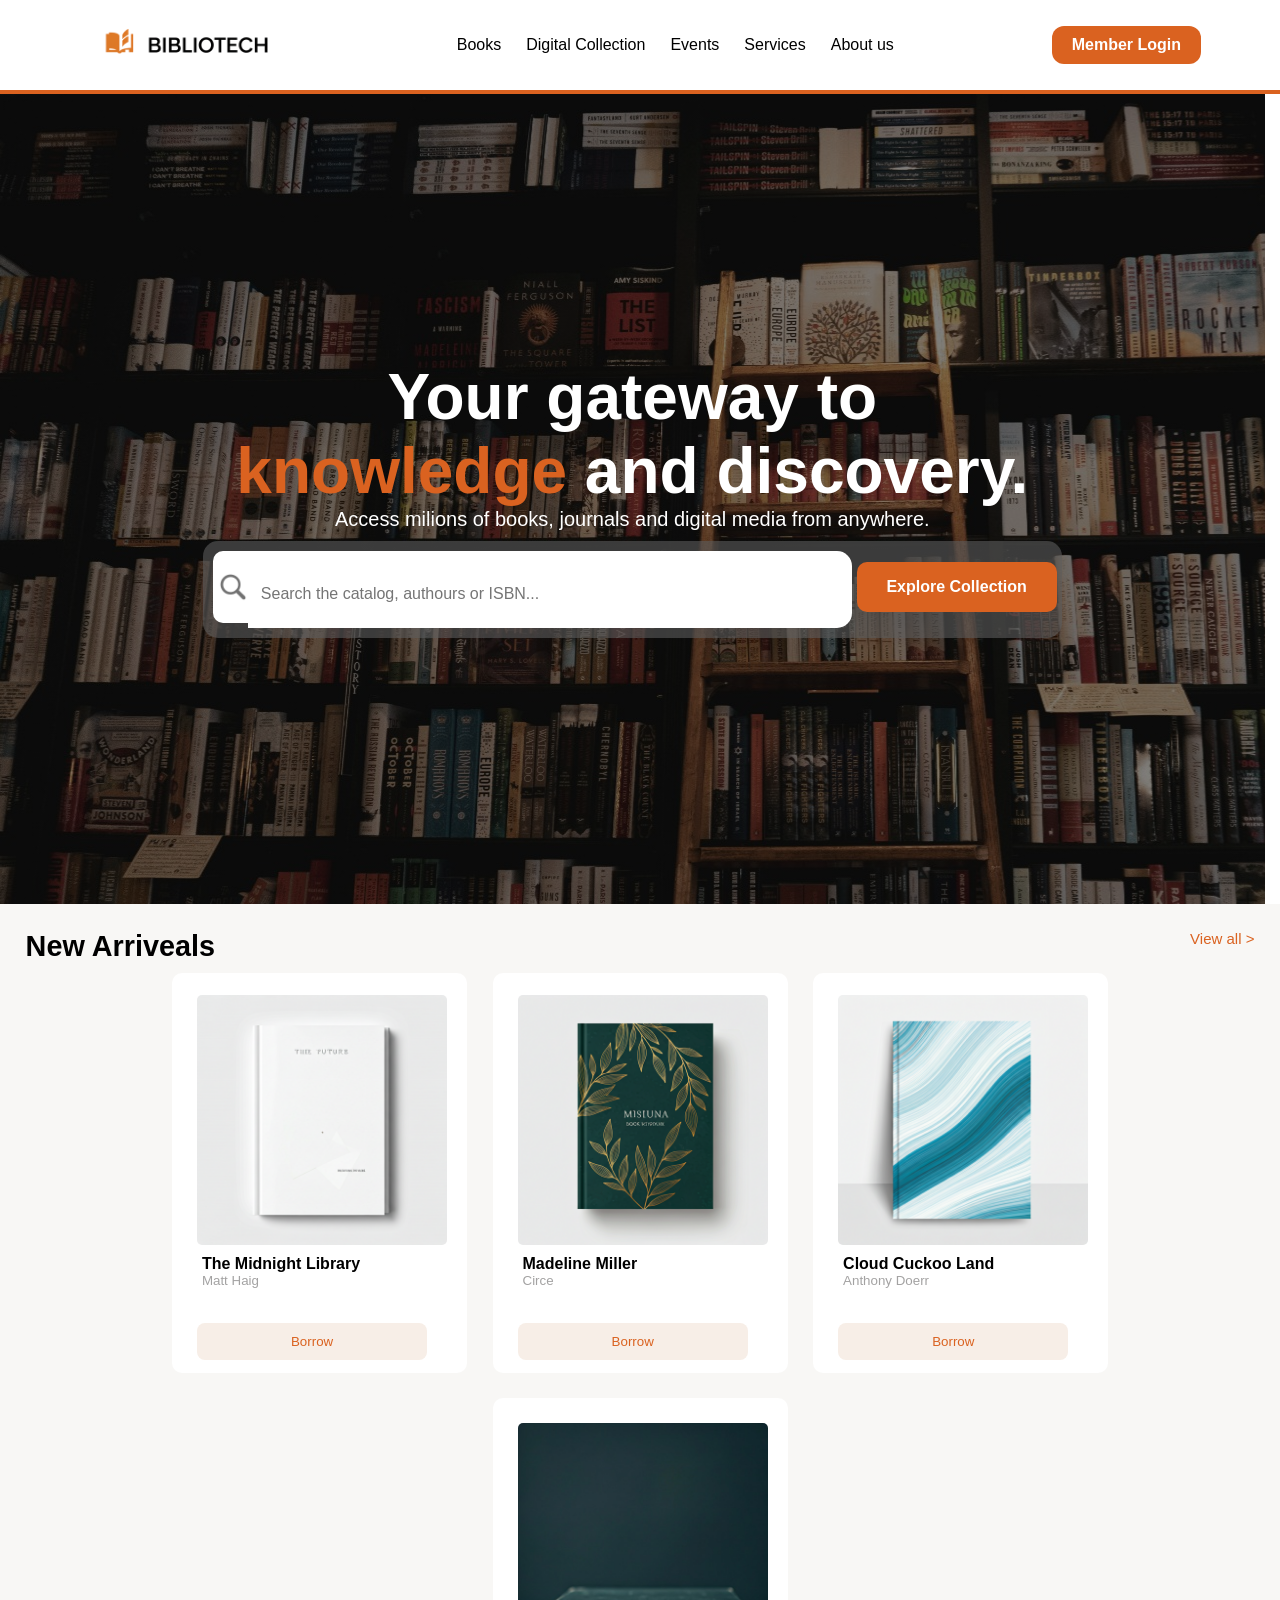
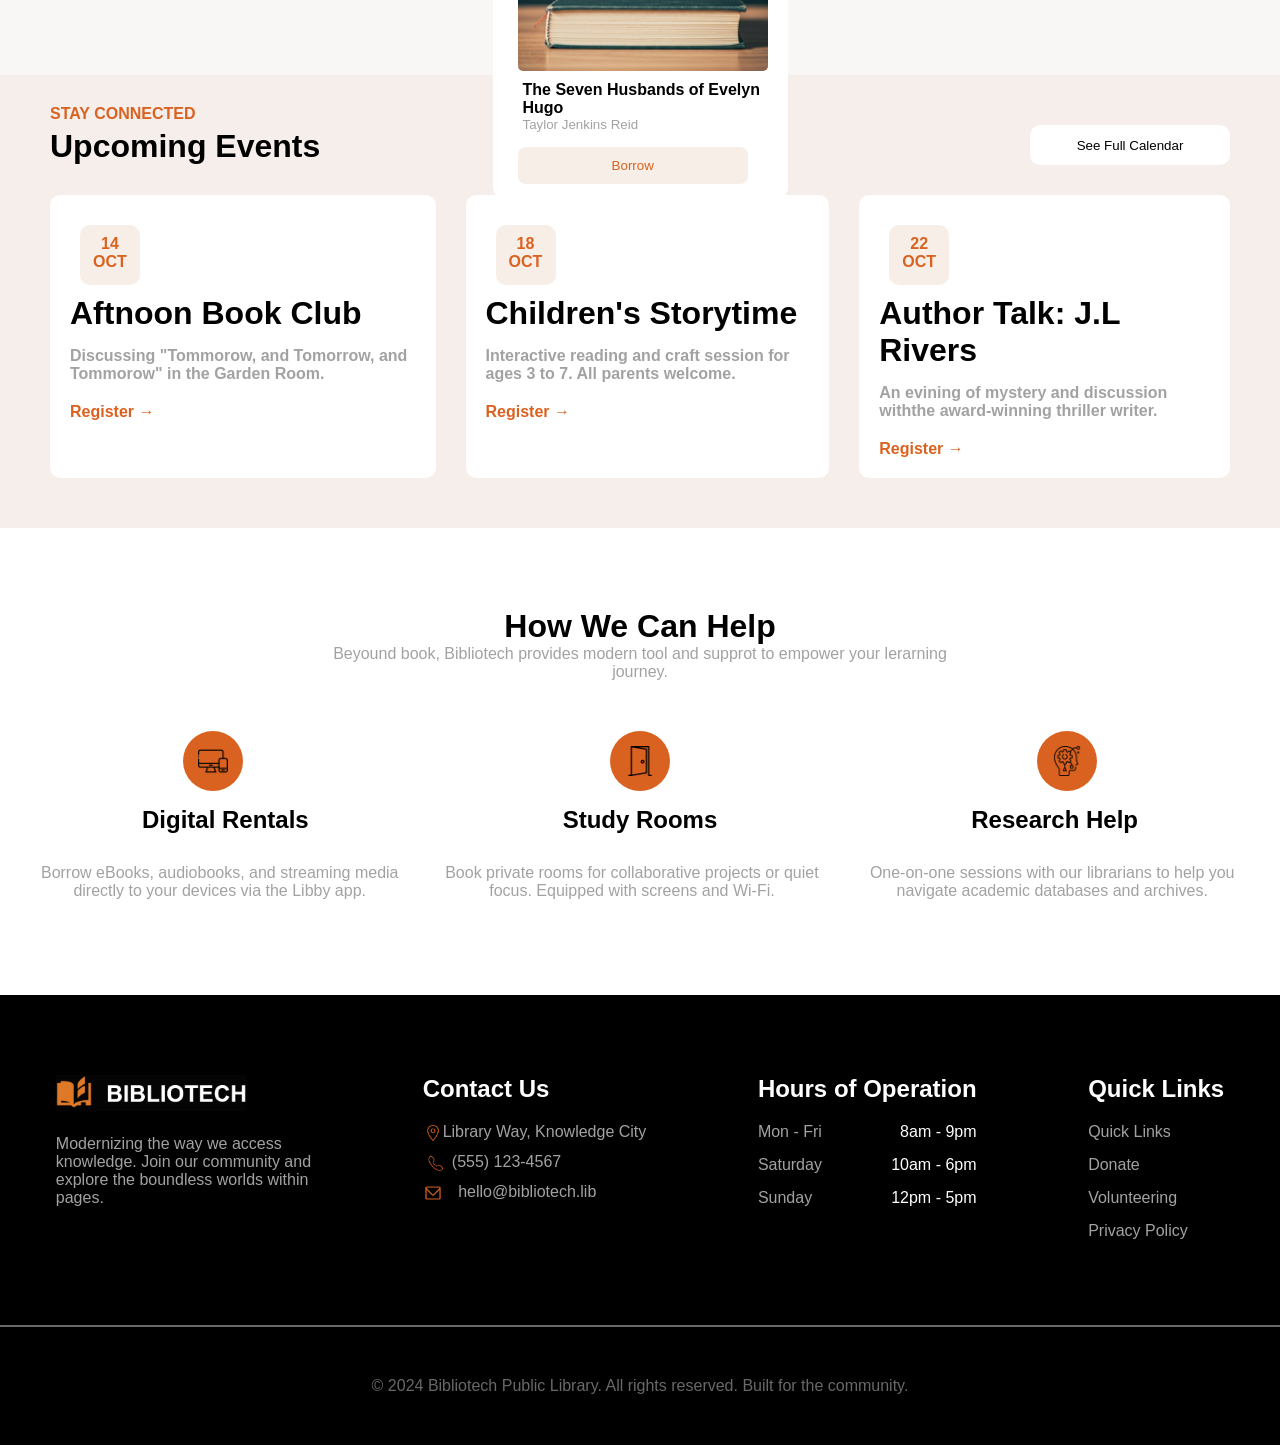
==== biblioteca.html @ 5032f8a8 "primeiro commit" ====
<!DOCTYPE html>
<html lang="en">

 <head>
    <meta charset="UTF-8">
    <meta name="viewport" content="width=device-width, initial-scale=1.0">
    <title>BIBLIOTECH</title>
    <link rel="stylesheet" href="biblioteca.css" 
</head>

<body>
    <div class="cabecalho">
        <img src="assets/logo copy.png" class="logo">
        <div class="itens">
            <p> Books</p>
            <p> Digital Collection</p>
            <p> Events</p>
            <p> Services</p>
            <p> About us</p>
        </div>
        <input type="button" value="Member Login" class="botao">
    </div>

    <div class="section1">
        <h1> Your gateway to<br> <span class = "know"> knowledge </span> and discovery.</h1>
        <p> Access milions of books, journals and digital media from anywhere.</p>

        <div class="input_container">
            <div class="lupa_falsa">
                <img src="assets/lupa_falsa.png" alt="">
            </div>
            <input type="text" class="pesquisa" placeholder="Search the catalog, authours or ISBN...">
            <input type="button" class="botao_input" value="Explore Collection">
        </div>
    </div>

    <div class="livros">
       
        <div class="test">
            <h2>New Arriveals</h2>
            <p> View all ></p>
        </div> 
    
        <div class="cards">
            <div class="card">
                <input type="button" value="Borrow" class="im_a_book">
                    <p>Matt Haig</p>
                    <h4>The Midnight Library </h4>
                <img src="assets/L1.png" alt="">
            </div>

            <div class="card">
                <input type="button" value="Borrow" class="im_a_book">
                    <p>Circe</p>
                    <h4>Madeline Miller </h4>
                <img src="assets/L2.png" alt="">
            </div>

            <div class="card">
                <input type="button" value="Borrow" class="im_a_book">
                <p>Anthony Doerr</p>    
                <h4>Cloud Cuckoo Land </h4> 
                <img src="assets/L3.png" alt="">
            </div>

            <div class="card">
                <button class="im_a_book"">Borrow</button>
                    <p style=" padding-bottom: 15px; padding-left: 15px" >Taylor Jenkins Reid</p>
                    <h4>The Seven Husbands of Evelyn Hugo </h4>
                <img src="assets/L4.png">
                 
            </div>           
        </div>
    </div>

    <div class="end"> 
        <div class="end_text">
            <p> STAY CONNECTED</p>
            <h3>Upcoming Events</h3>
        </div>
        <div>
            <input type="button" value="See Full Calendar" class="end_button">
        </div>

        <div class="end_cards">
            <div class="end_card">
                <div class="bt">
                    <p>14</p>
                    <p> OCT</p>
                </div>
                <div class="bt_text">
                    <h4>Aftnoon Book Club</h4>
                    <p> Discussing "Tommorow, and Tomorrow, and Tommorow" in the Garden Room. </p>
                </div>
                <a href="#" class="register">Register</a>
            </div>

             <div class="end_card">
                <div class="bt">
                    <p>18</p>
                    <p> OCT</p>
                </div>
                <div class="bt_text">
                     <h4>Children's Storytime</h4>
                     <p> Interactive reading and craft session for ages 3 to 7. All parents welcome. </p>
                </div>
                <a href="#" class="register">Register</a>
            </div>

             <div class="end_card">
                <div class="bt">
                    <p>22</p>
                    <p>OCT</p>
                </div>
                <div class="bt_text">
                    <h4>Author Talk: J.L Rivers</h4>
                    <p>An evining of mystery and discussion withthe award-winning thriller writer.  </p>
                </div>
                <a href="#" class="register">Register</a>
            </div>
        </div>
    </div>

    <div class="last">
            <div class="last_head">
                <h1>How We Can Help</h1>
                <p>Beyound book, Bibliotech provides modern tool and supprot to empower your lerarning <br> journey.</p>
            </div>
            <div class="circulos">
                <div class="circulo"> <img src="assets/cir1.png" alt=""> </div>
                <div class="circulo"> <img src="assets/cir2.png" alt=""> </div>
                <div class="circulo"> <img src="assets/cir4.png" alt=""></div>
            </div>
            <div class="last_mid">
                <h2>Digital Rentals</h2>  
                <h2>Study Rooms</h2>    
                <h2>Research Help</h2>    
            </div>
            <div class="last_mids">
                <p>Borrow eBooks, audiobooks, and streaming media directly to your devices via the Libby app.</p>
                <p>Book private rooms for collaborative projects or quiet focus. Equipped with screens and Wi-Fi.</p>
                <p>One-on-one sessions with our librarians to help you navigate academic databases and archives.</p>
            </div>
    </div>

    <div class="footer">
        <div class="footer_c1">
            <img src="assets/logoletrabanca.png" alt="">
            <p>Modernizing the way we access
            <br>knowledge. Join our community and 
            <br>explore the boundless worlds within 
            <br>pages.</p>
        </div>
        <div class="footer_c2">
            <h2>Contact Us</h2>
            <div class="loc">
                <img src="assets/loc.png" alt=""><p> Library Way, Knowledge City</p>
            </div>
            <div class="cont">
                <img src="assets/contato.png" alt=""><p>(555) 123-4567</p>
            </div>
            <div class="email">
                <img src="assets/email.png" alt=""> <p>hello@bibliotech.lib</p>
            </div>
        </div>
        <div class="footer_c3">
            <h2>Hours of Operation</h2>
            <div class="mon"> 
                <p>Mon - Fri</p>
                <p style="color: white"> 8am - 9pm</p>
            </div>
            <div class="sat">
                <p>Saturday </p>
                <p style="color: white">10am - 6pm</p>
            </div>
            <div class="sun">
                <p>Sunday </p>
                <p style="color: white">12pm - 5pm</p>
            </div>
        </div>
        <div class="footer_c4">
            <h2>Quick Links</h2>
            <a href="#" class="c4">Quick Links</a>
            <a href="#" class="c4">Donate</a>
            <a href="#" class="c4">Volunteering</a>
            <a href="#" class="c4">Privacy Policy</a>
        </div>
    </div>
    <div class="rights">
        <p>© 2024 Bibliotech Public Library. All rights reserved. Built for the community.</p>
    </div>

</body>
</html>
---- biblioteca.css ----
* {
    margin: 0;
}

.cabecalho{
    display: flex;
    justify-content: center;
    justify-content: space-around;
    align-items: center;
    border-bottom: 4px solid;
    border-color: #DA6220;
    height: 10vh;
    font-family: sans-serif;
}

.logo{
    width: 220px;
}

.itens{
    display: flex;
    gap: 25px;
}

.botao{
    background-color: #DA6220;
    border-radius: 12px;
    padding: 10px 20px;
    border: none;
    color: white;
    font-size: medium;
    font-weight: bold;
}

.botao:hover{
    background-color: #ab5b1e;
}

.section1{
    color: white;
    width: 98.8vw;
    height: 90vh;
    display: flex;
    justify-content: center;
    align-items: center;
    background: linear-gradient(rgb(0,0,0,0.50), rgb(0,0,0,0.50)), url(assets/bibliotecaFundo.png);
    flex-direction: column;
    font-family: sans-serif;
}

.section1 h1{
    color:#ffffff;
    font-size: 4rem;
    font-weight: 800;
    text-align: center;
}

.section1 p{
    font-size: 20px;
    padding-bottom: 10px;
}

.know{
    color: #DA6220;
}

.input_container{
    padding: 0.4vw;
    border-radius: 15px;
    background-color: rgba(93, 93, 93, 0.594);
    font-family: sans-serif;
    display: flex;
    flex-direction: row;
}

.pesquisa{
    padding: 2vh 11vw 1vh 1vw;
    border: none;
    font-size: 1rem;
    border-radius: 0 15px 15px 0;
    width: 450px;
    height: 50px;
    margin: 5px 5px 5px 0;
    font-family: sans-serif;
}

.botao_input{
    padding: 1.5vh;
    font-family: sans-serif;
    border: none;
    background-color: #DA6220;
    border-radius: 10px;
    height: 50px;
    width: 200px;
    margin-top: 16px;
    color: white;
    font-size: medium;
    font-weight: bold;
}

.botao_input:hover{
    background-color:#ab5b1e;
    
}

.lupa_falsa{
    display: flex;    
    justify-content: center;
    align-items: center;
    display: flex;
    background-color: white;
    border-radius: 10px 0 0 10px;
    height: 72px;
    margin: 5px 0 5px 5px
}

.lupa_falsa img{
    width: 30px;
    height: 30px;
    padding-left: 5px;
}

.livros{
    height: 80vh;
    padding: 2vw;
    flex-wrap: wrap;
    background-color: #F8F7F5;
    font-family: sans-serif;
}

.test{
    display: flex;
    font-family: sans-serif;
    justify-content: space-between;
    font-size: larger;
    margin-bottom: 10px;
}
.test p{ 
    color: #DA6220;
    font-size: 15px;
}

.cards{
    display: flex;
    flex-wrap: wrap;
    gap: 2vw;
    justify-content: center;
    
}

.card{
    background-color: rgb(255, 255, 255);
    height:370px;
    width: 280px;
    border-radius: 10px;
    display: flex;
    flex-direction: column-reverse;
    justify-content: center;
    padding-bottom: 15px;
    padding-left: 15px;
    padding-top: 15px;
}

.card p{
    font-size: smaller;
    color: #a3a2a2;
    padding-bottom: 35px;
    padding-left: 15px;
}

.card h4{
    padding-left: 15px;
}

.card img{
    max-width: 250px;
    max-height: auto;
    border-radius: 15px;
    justify-content:space-around;
    display: flex;
    gap: 30px; 
    border: 3px;
    padding: 10px;
}

.im_a_book{
    padding: 11px;
    width: 18vw;
    background-color: #F7EEE7;
    border-radius: 8px;
    border: none;
    color: #DA6220;
    margin-bottom: px;
    display: flex;
    justify-content: center;
    margin-left: 10px;
}
.im_a_book:hover{
    background-color: #DA6220;
    color:#F7EEE7
}

.end{
    display: flex;
    justify-content: space-between;
    background-color: #F5EEEA;
    align-items: end;
    flex-wrap: wrap;
    padding: 30px;
}

.end_text{
    width: 50vw;
    font-family: sans-serif;
    margin-left: 20px;
}

.end_text h3{
    font-size: 2rem;
    padding-top: 5px;
}

.end_button{
    background-color: #ffffff;
    width: 200px;
    height: 40px;
    border-radius: 10px;
    border: none;
    margin-right: 20px;
}
.end_button:hover{
    background-color: #DA6220;
    color: white;
}

.end p{
    color:#DA6220;
    font-family: sans-serif;
    font-weight: bold;
}

.end h4{
    font-family: sans-serif;
    font-size: 2rem;

}

.end_card{
    background-color: #ffffff;
    border-radius: 10px;
    font-family: sans-serif;
    padding:20px;
    margin-top: 10px;
}

.end_card p{
    color: #000000;
    justify-content: center;
    display: flex;
}

.bt{
    background-color: #F7EEE7;
    border: none;
    border-radius: 10px;
    margin: 10px;
    width: 40px;
    height: 40px;
    color: #DA6220;
    font-weight: bold;
    font-size: 1rem;
    padding: 10px;
}

.bt h3{
    font-family: sans-serif;
    padding: 5px;
}

.bt p{
    color:#DA6220;
}

.bt_text p{
    padding-bottom: 20px;
    padding-top: 15px;
    color: #a3a2a2;
}

.register{
    color: #DA6220;
    font-weight: bold;
    text-decoration: none;
    margin-top: 15px;
}

.register::after {
  content: " →";
}

.end_cards{
    display: flex;
    justify-content: space-between;
    gap: 30px;
    margin: 20px;
}

.last{
    padding-top: 80px;
    font-family: sans-serif;
    padding-bottom: 80px;
}

.last h1{
    display: flex;
    justify-content: center;
}

.last p{
    display: flex;
    justify-content: center;
    align-items: center;
    text-align: center;
    color: #a3a2a2
}

.circulos{
    display: flex;
    justify-content: space-around;
    padding-top: 50px;
}

.circulo{
    background-color: #DA6220;
    width: 60px;
    height: 60px;
    border-radius: 30px;
    display: flex;
    justify-content: center;
    text-align: center;
}

.circulo img{
    width: 30px;
    height: 30px;
    padding: 15px;
}

.last_mid{
    display: flex;
    justify-content: center;
    text-align: center;
    justify-content: space-around;
    padding: 15px;
}

.last_mids{
    display: flex;
    justify-content: center;
    text-align: center;
    justify-content: space-around;
    padding: 15px;
    color: #a3a2a2;
}

.footer{
    background-color: #000000;
    display: flex;
    justify-content: space-around;
    padding-top: 80px;
    font-family: sans-serif;
    padding-bottom: 50px;
}

.footer_c1{
    color:#a3a2a2;
}

.footer_c1 img{
    width: 190px;
    height: auto;
    padding-bottom: 20px;
}

.footer_c2{
    color: #a3a2a2;
}

.footer_c2 h2{
    color: white;
    padding-bottom: 20px;
}

.footer_c2 p{
    padding-bottom:10px;
}

.footer_c2 img{
    width: 20px;
    height: 20px;
    display: flex;
    padding-bottom: 10px;
}

.loc{
    display: flex;
    justify-content: space-around;
}

.cont{
    display: flex;
    justify-content: space-around;
    padding-right: 82px;
}

.email{
    display: flex;
    justify-content: space-between;
    padding-right: 50px;
}

.footer_c3 p{
    color: #a3a2a2;
    display: flex;
    padding-bottom: 15px;
}

.footer_c3 h2{
    color: white;
    padding-bottom: 20px;
}

.mon{
    display: flex;
    justify-content: space-between;
}

.sat{
    display: flex;
    justify-content: space-between;
}

.sun{
    display: flex;
    justify-content: space-between;
}

.footer_c4{
    display: flex;
    flex-direction: column;
    color: white;
    padding-bottom: 20px;
}

.footer_c4 h2{
    padding-bottom: 20px;

}

.c4{
    color: #a3a2a2 ;
    padding-bottom: 15px;
}


.rights{
    padding-top: 50px;
    background-color: #000000;
    color: #696868; 
    display: flex;
    justify-content: center;
    font-family: sans-serif;
    padding: 50px;
    border-top: 2px solid;
}

a{
    text-decoration: none;
}
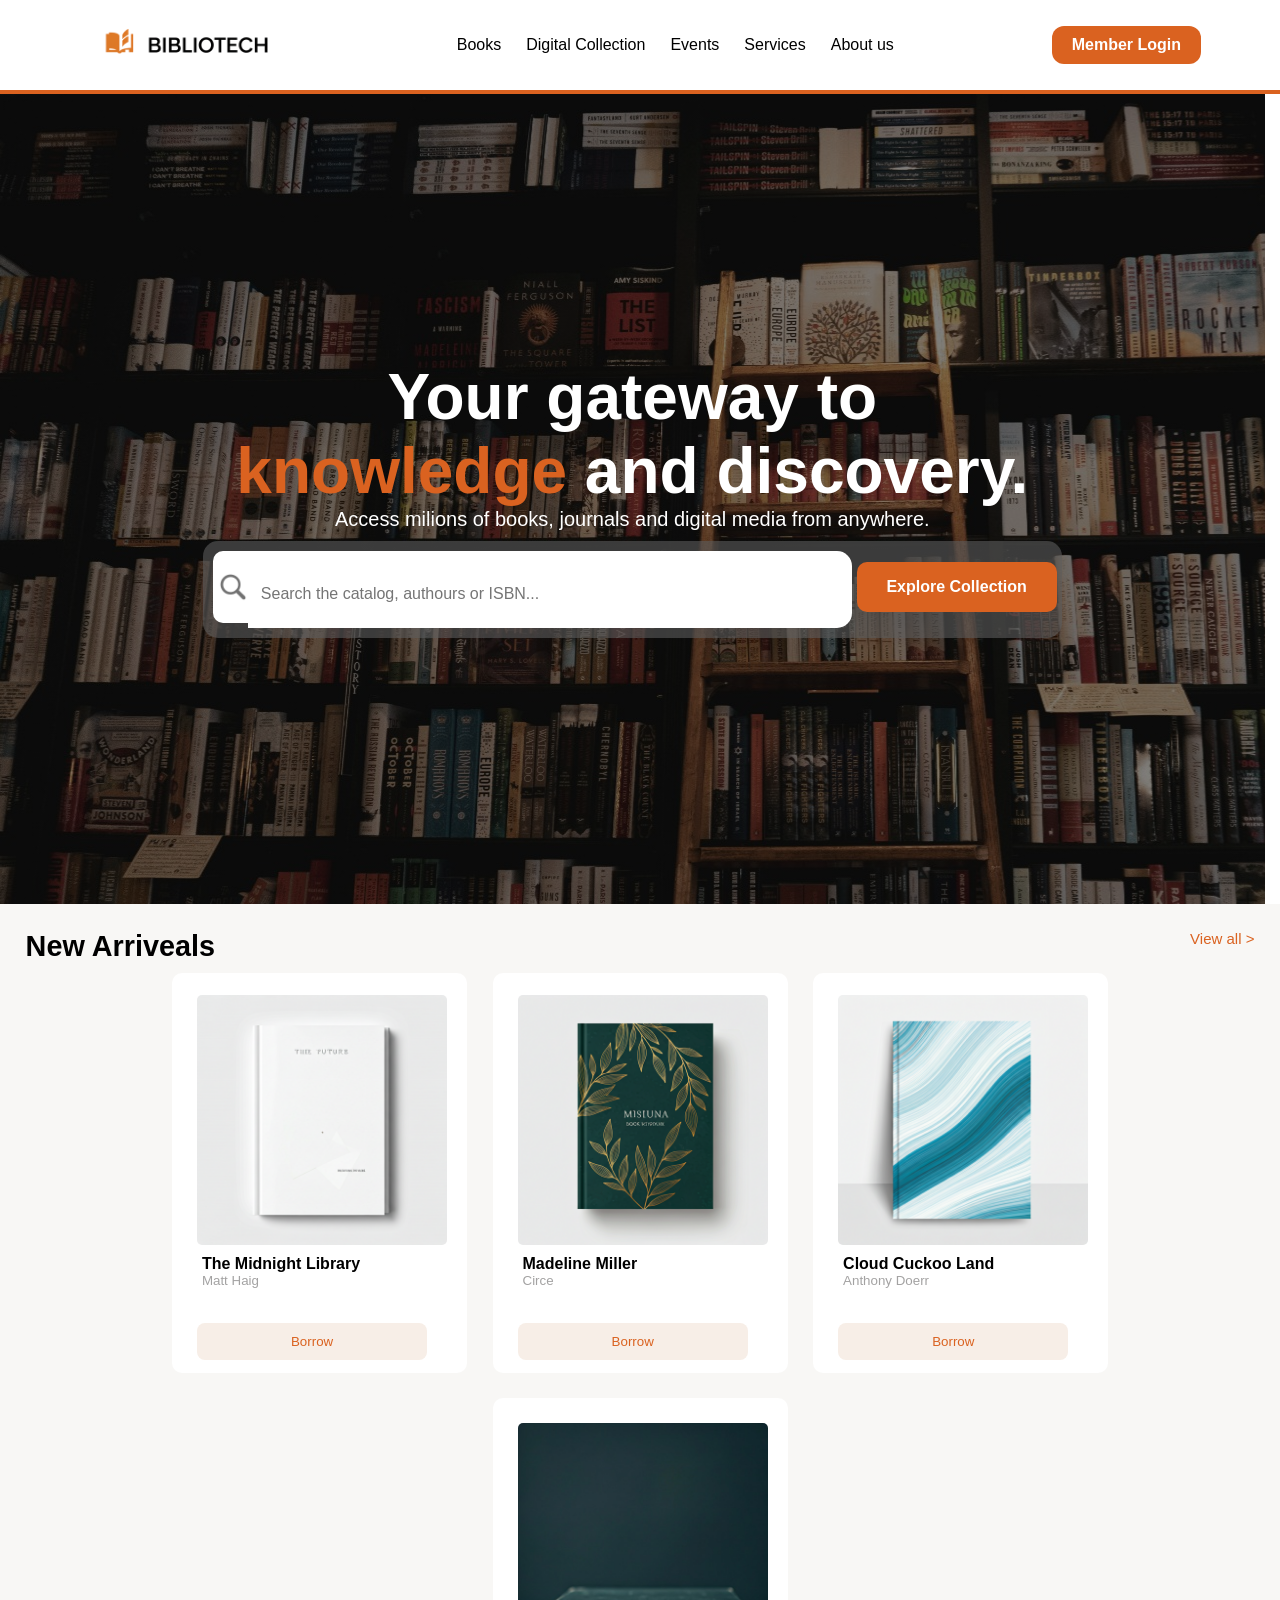
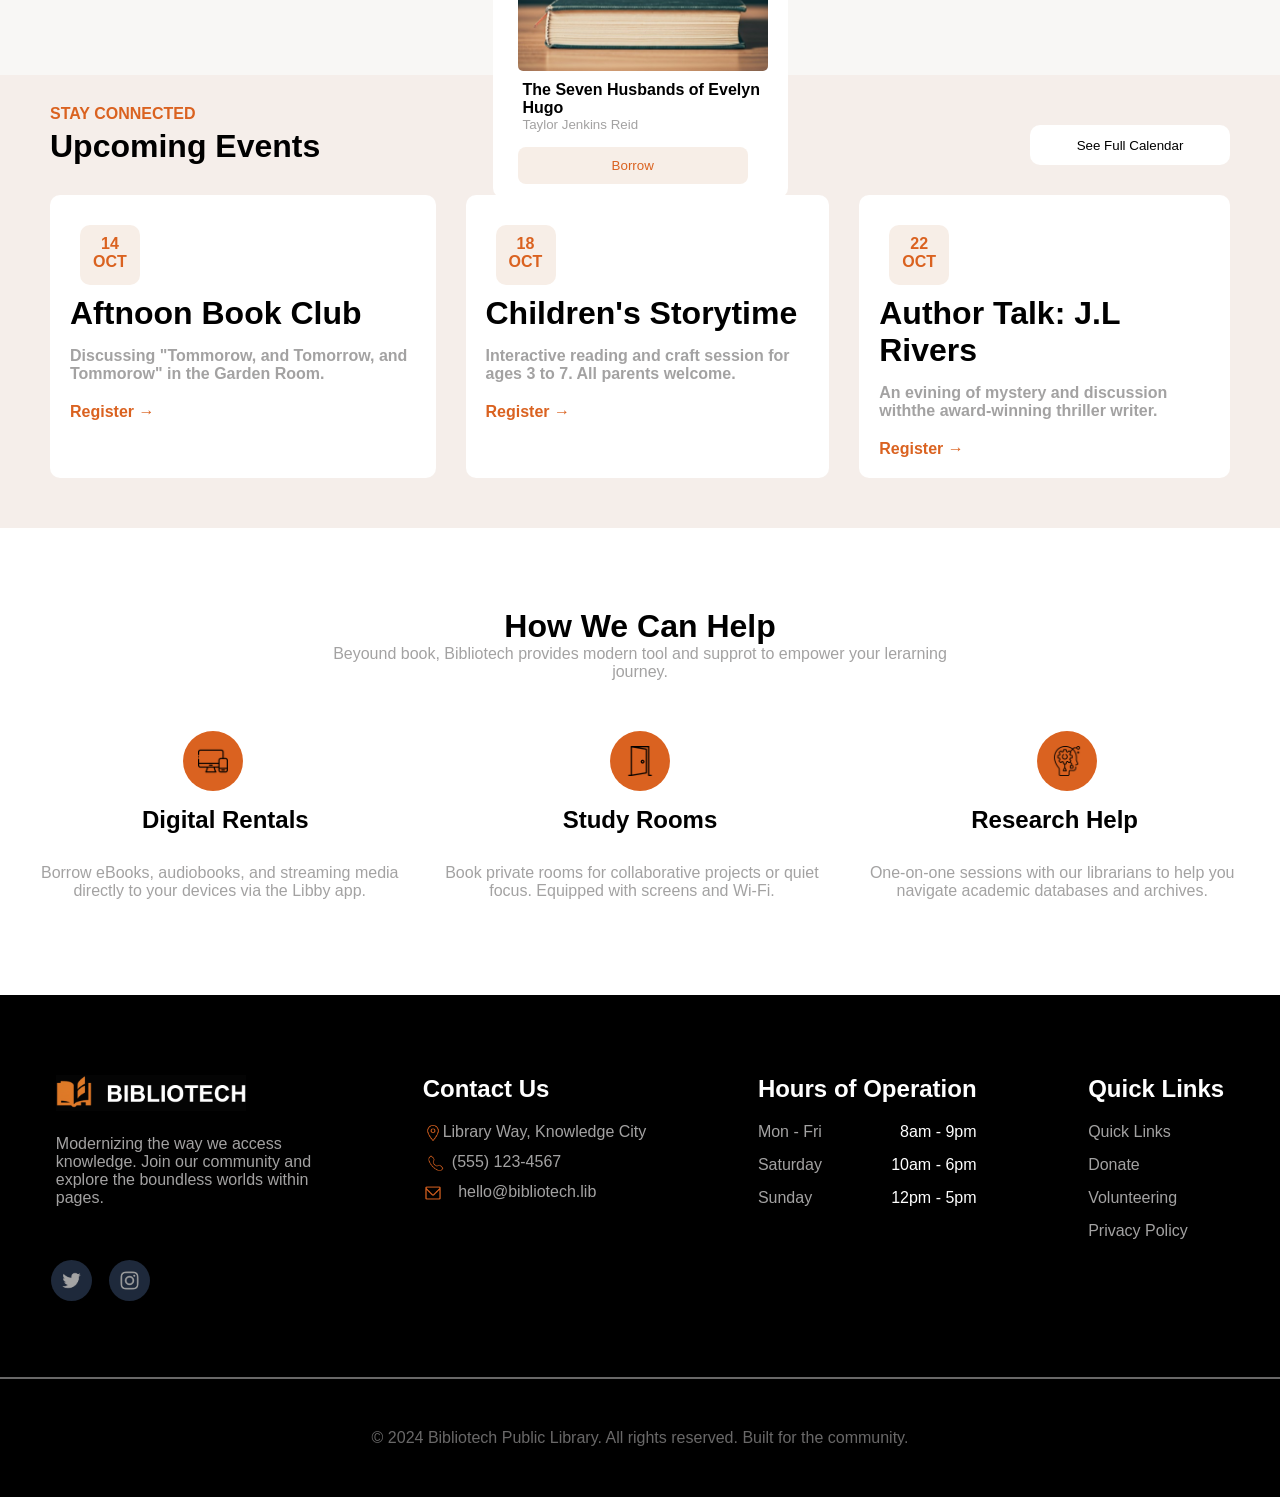
==== commit 4a6647e6: "feat (icon footer)" ====
--- a/biblioteca.html
+++ b/biblioteca.html
@@ -180,12 +180,17 @@
         </div>
         <div class="footer_c4">
             <h2>Quick Links</h2>
-            <a href="#" class="c4">Quick Links</a>
-            <a href="#" class="c4">Donate</a>
-            <a href="#" class="c4">Volunteering</a>
+            <a href="#" class="c4" style="padding-bottom: 15px;">Quick Links</a>
+            <a href="#" class="c4" style="padding-bottom: 15px;">Donate</a>
+            <a href="#" class="c4" style="padding-bottom: 15px;">Volunteering</a>
             <a href="#" class="c4">Privacy Policy</a>
         </div>
     </div>
+    <div class="footer_icon">
+        <img src="assets/twitter-removebg-preview.png" alt="">
+        <img src="assets/insta-removebg-preview.png" alt="">
+    </div>
+
     <div class="rights">
         <p>© 2024 Bibliotech Public Library. All rights reserved. Built for the community.</p>
     </div>
--- a/biblioteca.css
+++ b/biblioteca.css
@@ -369,7 +369,6 @@
     justify-content: space-around;
     padding-top: 80px;
     font-family: sans-serif;
-    padding-bottom: 50px;
 }
 
 .footer_c1{
@@ -391,10 +390,6 @@
     padding-bottom: 20px;
 }
 
-.footer_c2 p{
-    padding-bottom:10px;
-}
-
 .footer_c2 img{
     width: 20px;
     height: 20px;
@@ -457,11 +452,23 @@
 
 }
 
-.c4{
+.c4 {
     color: #a3a2a2 ;
-    padding-bottom: 15px;
-}
-
+}
+
+.footer_icon{
+    background-color: #000000;
+    padding-left: 3vw;
+    padding-bottom: 8vh;
+}
+
+.footer_icon img{
+    width: 1.8vw;
+    background-color: #1E293B;
+    padding: 1vh;
+    border-radius: 50%;
+    margin-left: 1vw;
+}
 
 .rights{
     padding-top: 50px;
